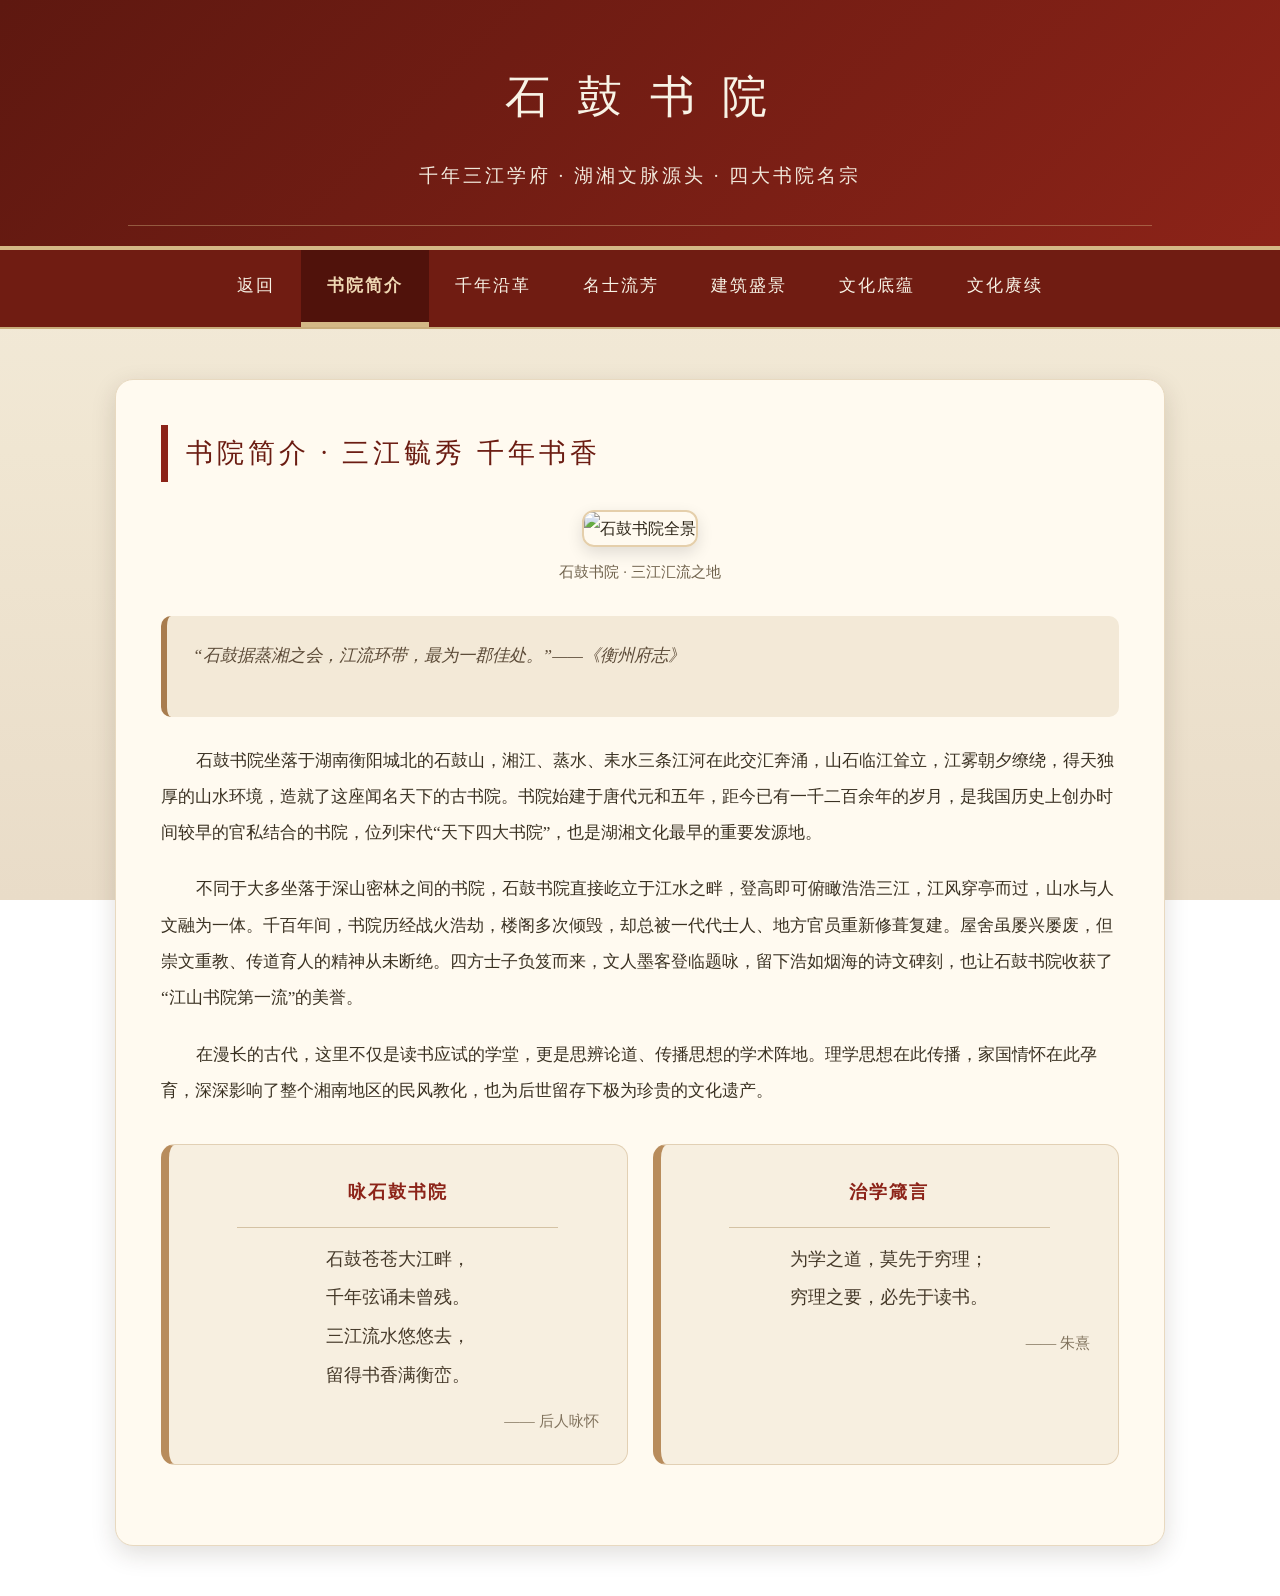
==== Shigu/index.html @ a8048a6b "commit" ====
<!DOCTYPE html>
<html lang="zh-CN">
<head>
    <meta charset="UTF-8">
    <meta name="viewport" content="width=device-width, initial-scale=1.0">
    <title>石鼓书院 - 千年湖湘文脉圣地</title>
    <style>
        * {
            margin: 0;
            padding: 0;
            box-sizing: border-box;
        }
        html{
            scroll-behavior: smooth;
        }
        body {
            font-family: "Microsoft YaHei", "SimSun", "STSong", serif;
            background: linear-gradient(#f5efe0, #f0e6d2, #e9dcc8);
            background-attachment: fixed;
            color: #2c2416;
            line-height: 2.1;
        }
        header {
            background: linear-gradient(135deg, #5e1810, #8c2318);
            color: #f8f3e6;
            text-align: center;
            padding: 50px 20px;
            box-shadow: 0 6px 18px rgba(90, 20, 10, 0.25);
            border-bottom: 4px solid #d4b886;
            position: relative;
        }
        header::after{
            content:"";
            position:absolute;
            width:80%;
            height:1px;
            background:rgba(212,184,134,0.4);
            bottom:20px;
            left:10%;
        }
        header h1 {
            font-size: 2.8rem;
            margin-bottom: 12px;
            letter-spacing: 8px;
            font-weight: normal;
        }
        header p {
            font-size: 1.2rem;
            opacity: 0.95;
            letter-spacing: 3px;
        }
        nav {
            background-color: #701c12;
            border-bottom: 2px solid #c9ad7c;
            position:sticky;
            top:0;
            z-index:99;
        }
        .nav-wrap {
            max-width: 1100px;
            margin: 0 auto;
            display: flex;
            flex-wrap: wrap;
            justify-content: center;
        }
        .nav-item {
            padding: 18px 26px;
            color: #f8f3e6;
            cursor: pointer;
            transition: all 0.35s ease;
            font-size: 1.05rem;
            letter-spacing: 2px;
            text-align: center;
            text-decoration: none;
            display: inline-block;
        }
        .nav-item:hover {
            background-color: #50120b;
            color: #f0d9b5;
        }
        .nav-item.active {
            background-color: #50120b;
            color: #f0d9b5;
            border-bottom: 5px solid #d4b886;
            font-weight: bold;
        }
        .container {
            max-width: 1100px;
            margin: 0 auto;
            padding: 50px 25px;
        }
        .tab-page {
            background-color: #fffaf0;
            padding: 45px;
            border-radius: 18px;
            box-shadow: 0 8px 25px rgba(44, 36, 22, 0.15);
            border: 1px solid #e8d9c0;
            display: none;
        }
        .tab-page.show {
            display: block;
            animation: fadeIn 0.6s ease;
        }
        @keyframes fadeIn {
            from { opacity: 0; transform: translateY(15px); }
            to { opacity: 1; transform: translateY(0); }
        }
        .tab-page h2 {
            color: #6b1c12;
            border-left: 7px solid #8c2318;
            padding-left: 18px;
            margin-bottom: 28px;
            font-size: 1.7rem;
            letter-spacing: 4px;
            font-weight: normal;
        }
        .tab-page p {
            font-size: 1.08rem;
            text-indent: 2em;
            margin-bottom: 20px;
            color: #3a3122;
        }
        .tab-page ul {
            padding-left: 35px;
            margin: 25px 0;
        }
        .tab-page li {
            margin-bottom: 16px;
            font-size: 1.08rem;
            color: #3a3122;
        }
        strong {
            color: #8c2318;
        }
        .img-wrap{
            margin:28px 0;
            text-align:center;
        }
        .img-wrap img{
            max-width:100%;
            border-radius:12px;
            border:2px solid #ddc9a8;
            box-shadow: 0 6px 16px rgba(0,0,0,0.12);
            transition: transform 0.3s ease;
            filter:sepia(15%);
        }
        .img-wrap img:hover{
            transform: scale(1.015);
            filter:sepia(0%);
        }
        .img-caption{
            font-size:0.92rem;
            color:#70624c;
            margin-top:10px;
        }

        /* ========== 通用两栏容器 ========== */
        .two-col{
            display:grid;
            grid-template-columns:1fr 1fr;
            gap:32px;
            align-items:center;
            margin:30px 0;
        }
        @media(max-width:768px){
            .two-col{
                grid-template-columns:1fr;
            }
        }

        .poem-row{
            display: grid;
            grid-template-columns: 1fr 1fr;
            gap:25px;
            margin:35px 0;
        }
        @media(max-width:720px){
            .poem-row{
                grid-template-columns:1fr;
            }
        }
        .poem-card{
            padding:28px;
            background:#f7efe0;
            border-radius:14px;
            border:1px solid #e2d0b4;
            border-left:8px solid #b88c5c;
            transition:0.3s;
        }
        .poem-card:hover{
            transform:translateY(-4px);
            box-shadow:0 8px 14px rgba(0,0,0,0.08);
        }
        .poem-card h4{
            color:#8c2318;
            margin-bottom:15px;
            font-size:1.15rem;
            text-indent:0;
            text-align:center;
            letter-spacing:2px;
        }
        .poem-line{
            width:80%;
            height:1px;
            background:#d4c2a4;
            margin:12px auto;
        }
        .poem-text{
            font-family:"SimSun",serif;
            font-size:1.1rem;
            text-align:center;
            line-height:2.2;
            color:#443828;
        }
        .poem-author{
            text-align:right;
            font-size:0.95rem;
            color:#80725c;
            margin-top:10px;
        }

        /* 名士板块人物卡片 */
        .figure-card-wrap{
            display:grid;
            grid-template-columns:1fr 1fr;
            gap:20px;
            margin-top:30px;
        }
        .figure-card{
            background:#f7efe0;
            padding:22px;
            border-radius:12px;
            border:1px solid #e2d0b4;
            transition:0.3s;
        }
        .figure-card:hover{
            transform:translateY(-4px);
            box-shadow:0 8px 14px rgba(0,0,0,0.08);
        }
        .figure-card h4{
            color:#8c2318;
            margin-bottom:8px;
            text-indent:0;
        }
        .figure-card .quote{
            font-size:0.94rem;
            color:#705c48;
            margin-top:8px;
            font-style:italic;
        }
        @media(max-width:720px){
            .figure-card-wrap{
                grid-template-columns:1fr;
            }
        }

        /* 沿革时间轴 */
        .timeline{
            border-left:3px solid #b88c5c;
            padding-left:24px;
            margin:20px 0;
        }
        .timeline-item{
            margin-bottom:22px;
            position:relative;
        }
        .timeline-item::before{
            content:"";
            width:12px;
            height:12px;
            border-radius:50%;
            background:#8c2318;
            position:absolute;
            left:-30px;
            top:6px;
        }
        .timeline-year{
            font-weight:bold;
            color:#8c2318;
        }

        /* 引用块 */
        .quote-block{
            background:#f3e9d7;
            padding:22px 26px;
            border-radius:10px;
            margin:26px 0;
            border-left:6px solid #a87c4e;
        }
        .quote-block p{
            text-indent:0;
            font-style:italic;
            color:#5c4b38;
        }

        /* 小信息卡片组 */
        .info-card-group{
            display:grid;
            grid-template-columns:1fr 1fr;
            gap:18px;
            margin:24px 0;
        }
        .info-card{
            background:#f7efe0;
            padding:18px;
            border-radius:10px;
            border:1px solid #e2d0b4;
        }
        .info-card h5{
            color:#8c2318;
            font-size:1.05rem;
            margin-bottom:8px;
            text-indent:0;
        }
        @media(max-width:720px){
            .info-card-group{
                grid-template-columns:1fr;
            }
        }

        .scroll-box{
            margin-top:40px;
            padding:30px;
            background:#f9f1e3;
            border-radius:14px;
            border:1px solid #ddc9a8;
            background-image: linear-gradient(rgba(249,241,227,0.92),rgba(249,241,227,0.92));
            background-size:cover;
        }
        .scroll-box h3{
            color:#8c2318;
            margin-bottom:16px;
            font-size:1.25rem;
            text-indent:0;
            font-weight:normal;
        }
        textarea{
            width:100%;
            height:200px;
            padding:18px;
            border:1px solid #ccb89b;
            border-radius:10px;
            background:#fffbf2;
            font-size:1.05rem;
            color:#333;
            resize:none;
            outline:none;
            font-family:"SimSun",serif;
        }
        .btn-group{
            margin-top:18px;
            display:flex;
            gap:16px;
        }
        button{
            padding:9px 24px;
            border:none;
            border-radius:7px;
            background:#8c2318;
            color:#fff;
            font-size:1rem;
            cursor:pointer;
            transition:0.3s;
        }
        button:hover{
            background:#6b1c12;
        }
    </style>
</head>
<body>
    <header>
        <h1>石 鼓 书 院</h1>
        <p>千年三江学府 · 湖湘文脉源头 · 四大书院名宗</p>
    </header>

    <nav>
        <div class="nav-wrap">
            <a href="../index.html" class="nav-item">返回</a>
            <div class="nav-item active" data-tab="intro">书院简介</div>
            <div class="nav-item" data-tab="history">千年沿革</div>
            <div class="nav-item" data-tab="people">名士流芳</div>
            <div class="nav-item" data-tab="scenery">建筑盛景</div>
            <div class="nav-item" data-tab="culture">文化底蕴</div>
            <div class="nav-item" data-tab="inherit">文化赓续</div>
        </div>
    </nav>

    <div class="container">
        <!-- 【1 书院简介】布局：图在上，文字在下，底部诗词双卡片 +引用块 -->
        <div class="tab-page show" id="intro">
            <h2>书院简介 · 三江毓秀 千年书香</h2>
            <div class="img-wrap">
                <img src="images/images1.jpg" alt="石鼓书院全景">
                <div class="img-caption">石鼓书院 · 三江汇流之地</div>
            </div>
            <div class="quote-block">
                <p>“石鼓据蒸湘之会，江流环带，最为一郡佳处。”——《衡州府志》</p>
            </div>
            <p>石鼓书院坐落于湖南衡阳城北的石鼓山，湘江、蒸水、耒水三条江河在此交汇奔涌，山石临江耸立，江雾朝夕缭绕，得天独厚的山水环境，造就了这座闻名天下的古书院。书院始建于唐代元和五年，距今已有一千二百余年的岁月，是我国历史上创办时间较早的官私结合的书院，位列宋代“天下四大书院”，也是湖湘文化最早的重要发源地。</p>
            <p>不同于大多坐落于深山密林之间的书院，石鼓书院直接屹立于江水之畔，登高即可俯瞰浩浩三江，江风穿亭而过，山水与人文融为一体。千百年间，书院历经战火浩劫，楼阁多次倾毁，却总被一代代士人、地方官员重新修葺复建。屋舍虽屡兴屡废，但崇文重教、传道育人的精神从未断绝。四方士子负笈而来，文人墨客登临题咏，留下浩如烟海的诗文碑刻，也让石鼓书院收获了“江山书院第一流”的美誉。</p>
            <p>在漫长的古代，这里不仅是读书应试的学堂，更是思辨论道、传播思想的学术阵地。理学思想在此传播，家国情怀在此孕育，深深影响了整个湘南地区的民风教化，也为后世留存下极为珍贵的文化遗产。</p>
            <div class="poem-row">
                <div class="poem-card">
                    <h4>咏石鼓书院</h4>
                    <div class="poem-line"></div>
                    <div class="poem-text">
                        石鼓苍苍大江畔，<br>
                        千年弦诵未曾残。<br>
                        三江流水悠悠去，<br>
                        留得书香满衡峦。
                    </div>
                    <div class="poem-author">—— 后人咏怀</div>
                </div>
                <div class="poem-card">
                    <h4>治学箴言</h4>
                    <div class="poem-line"></div>
                    <div class="poem-text">
                        为学之道，莫先于穷理；<br>
                        穷理之要，必先于读书。
                    </div>
                    <div class="poem-author">—— 朱熹</div>
                </div>
            </div>
        </div>

        <!-- 【2 千年沿革】布局：左图 右时间轴（代替普通列表） -->
        <div class="tab-page" id="history">
            <h2>千年沿革 · 岁月更迭 文脉不息</h2>
            <div class="two-col">
                <div class="img-wrap" style="margin:0;">
                    <img src="images/images2.jpg">
                    <div class="img-caption">古代书院讲学图景</div>
                </div>
                <div>
                    <p>石鼓书院千余年的发展史，也是一部古代书院兴衰沉浮的缩影。它从民间隐居讲学起步，一步步得到朝廷认可。</p>
                    <div class="timeline">
                        <div class="timeline-item">
                            <div class="timeline-year">唐·元和年间</div>
                            <div>处士李宽筑室石鼓山，开民间讲学，书院由此肇始。</div>
                        </div>
                        <div class="timeline-item">
                            <div class="timeline-year">北宋·景祐二年</div>
                            <div>朝廷御赐“石鼓书院”匾额，划拨学田，跻身天下四大书院。</div>
                        </div>
                        <div class="timeline-item">
                            <div class="timeline-year">南宋</div>
                            <div>朱熹、张栻到此讲学，理学兴盛，成为南方理学传播重镇。</div>
                        </div>
                        <div class="timeline-item">
                            <div class="timeline-year">元‑明</div>
                            <div>屡遭兵燹损毁，地方官府多次重修，订立学规，延续弦歌。</div>
                        </div>
                        <div class="timeline-item">
                            <div class="timeline-year">清代</div>
                            <div>藏书日丰，广纳湘南学子，成为湘南教化中心。</div>
                        </div>
                        <div class="timeline-item">
                            <div class="timeline-year">抗战‑当代</div>
                            <div>1944年衡阳会战书院建筑尽毁；2006年原址复原重建。</div>
                        </div>
                    </div>
                    <p>建筑可以被战火摧毁，但崇文向学的精神代代传承。</p>
                </div>
            </div>
        </div>

        <!-- 【3 名士流芳】布局：文字在上，图片居中，下方双人物卡片，增加名言摘录 -->
        <div class="tab-page" id="people">
            <h2>名士流芳 · 大儒云集 英才辈出</h2>
            <p>石鼓山临江风景绝佳，加上书院讲学之风兴盛，千百年间，无数历史名人在这里留下足迹。有的在此开坛布道，传播思想；有的少年在此苦读，积淀学识；有的游历到此，挥毫写下传世诗文。先贤的思想风骨，沉淀为石鼓书院精神内核的重要部分。</p>
            <div class="img-wrap">
                <img src="images/images3.jpg">
                <div class="img-caption">历代先贤与书院文脉传承</div>
            </div>
            <div class="figure-card-wrap">
                <div class="figure-card">
                    <h4>李宽｜开山之祖</h4>
                    <p style="text-indent:0;margin-bottom:0;">唐代隐士，不求仕途，石鼓山筑屋授徒，开启书院千年序幕。</p>
                    <div class="quote">“不求闻达，以道授徒。”</div>
                </div>
                <div class="figure-card">
                    <h4>朱熹｜理学大家</h4>
                    <p style="text-indent:0;margin-bottom:0;">亲临书院讲学，传播理学，重塑书院治学风气。</p>
                    <div class="quote">“为学之道，莫先于穷理。”</div>
                </div>
                <div class="figure-card">
                    <h4>张栻｜湖湘学派</h4>
                    <p style="text-indent:0;margin-bottom:0;">倡导经世致用，知行合一，塑造湖湘士人精神。</p>
                    <div class="quote">“士不可以不弘毅，仁以为己任。”</div>
                </div>
                <div class="figure-card">
                    <h4>王夫之｜一代思想巨匠</h4>
                    <p style="text-indent:0;margin-bottom:0;">少年求学石鼓，家国气节与思辨影响后世深远。</p>
                    <div class="quote">“以身任天下，生死而不渝。”</div>
                </div>
            </div>
            <p style="margin-top:24px;">韩愈、柳宗元、范成大、文天祥等，亦登临石鼓，留下大量诗文篇章。他们或感怀山水，或寄寓家国，丰富了石鼓的文学底蕴。</p>
        </div>

        <!-- 【4 建筑盛景】布局：大图‑文字‑双栏信息卡片穿插 -->
        <div class="tab-page" id="scenery">
            <h2>建筑盛景 · 古建临江 亭台揽胜</h2>
            <div class="img-wrap">
                <img src="images/images4.jpg">
                <div class="img-caption">石鼓书院大观楼</div>
            </div>
            <p>当代复建的石鼓书院严格参考明清时期的建筑形制，依山就势，顺着石鼓山的地势层层铺展。黛瓦飞檐，木柱回廊，白墙木构，既有古代学府庄重肃穆的气质，又融合江南园林的雅致灵动。建筑群与脚下奔腾的三江相互映衬，形成国内少有的“临江书院”独特风貌。</p>
            <div class="info-card-group">
                <div class="info-card">
                    <h5>大观楼【讲堂·藏书】</h5>
                    <p style="text-indent:0;margin-bottom:0;">书院主体楼阁，登高俯瞰三江，昔日讲学藏书之所。</p>
                </div>
                <div class="info-card">
                    <h5>合江亭【观江怀古】</h5>
                    <p style="text-indent:0;margin-bottom:0;">始建唐代，凭栏观三江汇流，历代文人题咏最多。</p>
                </div>
                <div class="info-card">
                    <h5>武侯祠 · 李忠节公祠【祠祀】</h5>
                    <p style="text-indent:0;margin-bottom:0;">敬奉先贤忠义气节，体现书院德育教化传统。</p>
                </div>
                <div class="info-card">
                    <h5>禹碑亭·碑廊【金石遗存】</h5>
                    <p style="text-indent:0;margin-bottom:0;">复刻历代碑刻诗文，保存千百年笔墨实物。</p>
                </div>
            </div>
            <p>整座书院建筑顺着山势错落排布，亭、祠、楼、廊互相呼应，人文建筑与自然山水完美相融，走到每一处都可以眺望江水，体会古人读书观景的意境。</p>
        </div>

        <!-- 【5 文化底蕴】布局：左文字，右图片；增加引用块+小对比卡片 -->
        <div class="tab-page" id="culture">
            <h2>文化底蕴 · 文脉赓续 泽被湖湘</h2>
            <div class="two-col">
                <div>
                    <p>石鼓书院的价值，早已超出一组古建筑本身。它是湖湘文化形成与发展过程当中极为重要的一环，与岳麓书院一南一北相互呼应，共同构筑起湖湘文化厚重的精神底色。</p>
                    <div class="quote-block">
                        <p>“湖湘学者，务实践，重气节，经世而致用。”</p>
                    </div>
                    <p>千百年以来，书院之内碑刻林立，诗词文赋浩若烟海。名士讲学留下的讲义，学子诵读写下的篇章，官员重修书院撰写的碑记，大量文字被镌刻于石碑之上。这些遗存不只是文学作品，更是研究古代书院制度、湘南地域社会、理学传播历程珍贵的实物史料。</p>
                    <div class="info-card-group">
                        <div class="info-card">
                            <h5>核心精神：勤学·明理</h5>
                            <p style="text-indent:0;margin:0;">博览典籍，探求义理，明辨是非善恶。</p>
                        </div>
                        <div class="info-card">
                            <h5>核心精神：笃行·济世</h5>
                            <p style="text-indent:0;margin:0;">躬身实践，心怀家国，关切民生世事。</p>
                        </div>
                    </div>
                    <p>时代变迁，书院早已不再是古代的学堂。但作为文化地标，它承载着历史记忆，供后人与先贤跨越时空对话。</p>
                </div>
                <div class="img-wrap" style="margin:0;">
                    <img src="images/images5.jpg">
                    <div class="img-caption">古籍碑刻中承载的千年文脉</div>
                </div>
            </div>
        </div>

        <!-- 【6 文化赓续】布局：通栏大图，文字列表，拓展阅读卡片，底部卷轴模块 -->
        <div class="tab-page" id="inherit">
            <h2>文化赓续 · 传承古院文脉</h2>
            <div class="img-wrap">
                <img src="images/images6.jpg">
                <div class="img-caption">文脉绵延，薪火相传</div>
            </div>
            <p>传承千年书院文脉，并不只限于参观古迹、欣赏亭台楼阁。真正的传承，是读懂藏在碑刻山水背后的精神内核。回望先贤往事，传统文化的赓续，既在于研读典籍感悟历史，也落在当代人的日常修养与实践之中。</p>
            <ul>
                <li><strong>阅文知史</strong>：品读石鼓书院留存的诗文、碑记与学规，体会古人读书治学的理想。</li>
                <li><strong>涵泳自省</strong>：从先贤身上汲取勤学自律、心怀家国的品格养分。</li>
                <li><strong>登临感怀</strong>：实地走进石鼓书院，切身感受山水人文交融的意境。</li>
                <li><strong>述古传今</strong>：讲述石鼓书院千年故事，让更多人看见这份历史记忆。</li>
            </ul>
            <div class="info-card">
                <h5>📖 拓展阅读</h5>
                <p style="text-indent:0;margin-bottom:0;">可研读《石鼓书院志》、历代碑拓、衡州地方志，进一步了解书院制度与湖湘理学发展脉络。</p>
            </div>
            <p>江水奔流不息，书卷代代相传。千年书院留给我们的，不仅是一处风景，更是一份厚重的精神馈赠。</p>
            <div class="scroll-box">
                <h3>感古抒怀</h3>
                <textarea id="ideaArea" placeholder="观千年书院之遗存，有所思、有所感，可于此记述心怀……"></textarea>
                <div class="btn-group">
                    <button id="clearBtn">拭简重书</button>
                </div>
            </div>
        </div>
    </div>

    <script>
        const navItems = document.querySelectorAll('.nav-item');
        const tabPages = document.querySelectorAll('.tab-page');
        navItems.forEach(item=>{
            item.addEventListener('click',()=>{
                navItems.forEach(i=>i.classList.remove('active'));
                tabPages.forEach(p=>p.classList.remove('show'));
                item.classList.add('active');
                const tid = item.getAttribute('data-tab');
                document.getElementById(tid).classList.add('show');
            })
        })
        document.getElementById('clearBtn').addEventListener('click',function(){
            document.getElementById('ideaArea').value = '';
        })
    </script>
</body>
</html>
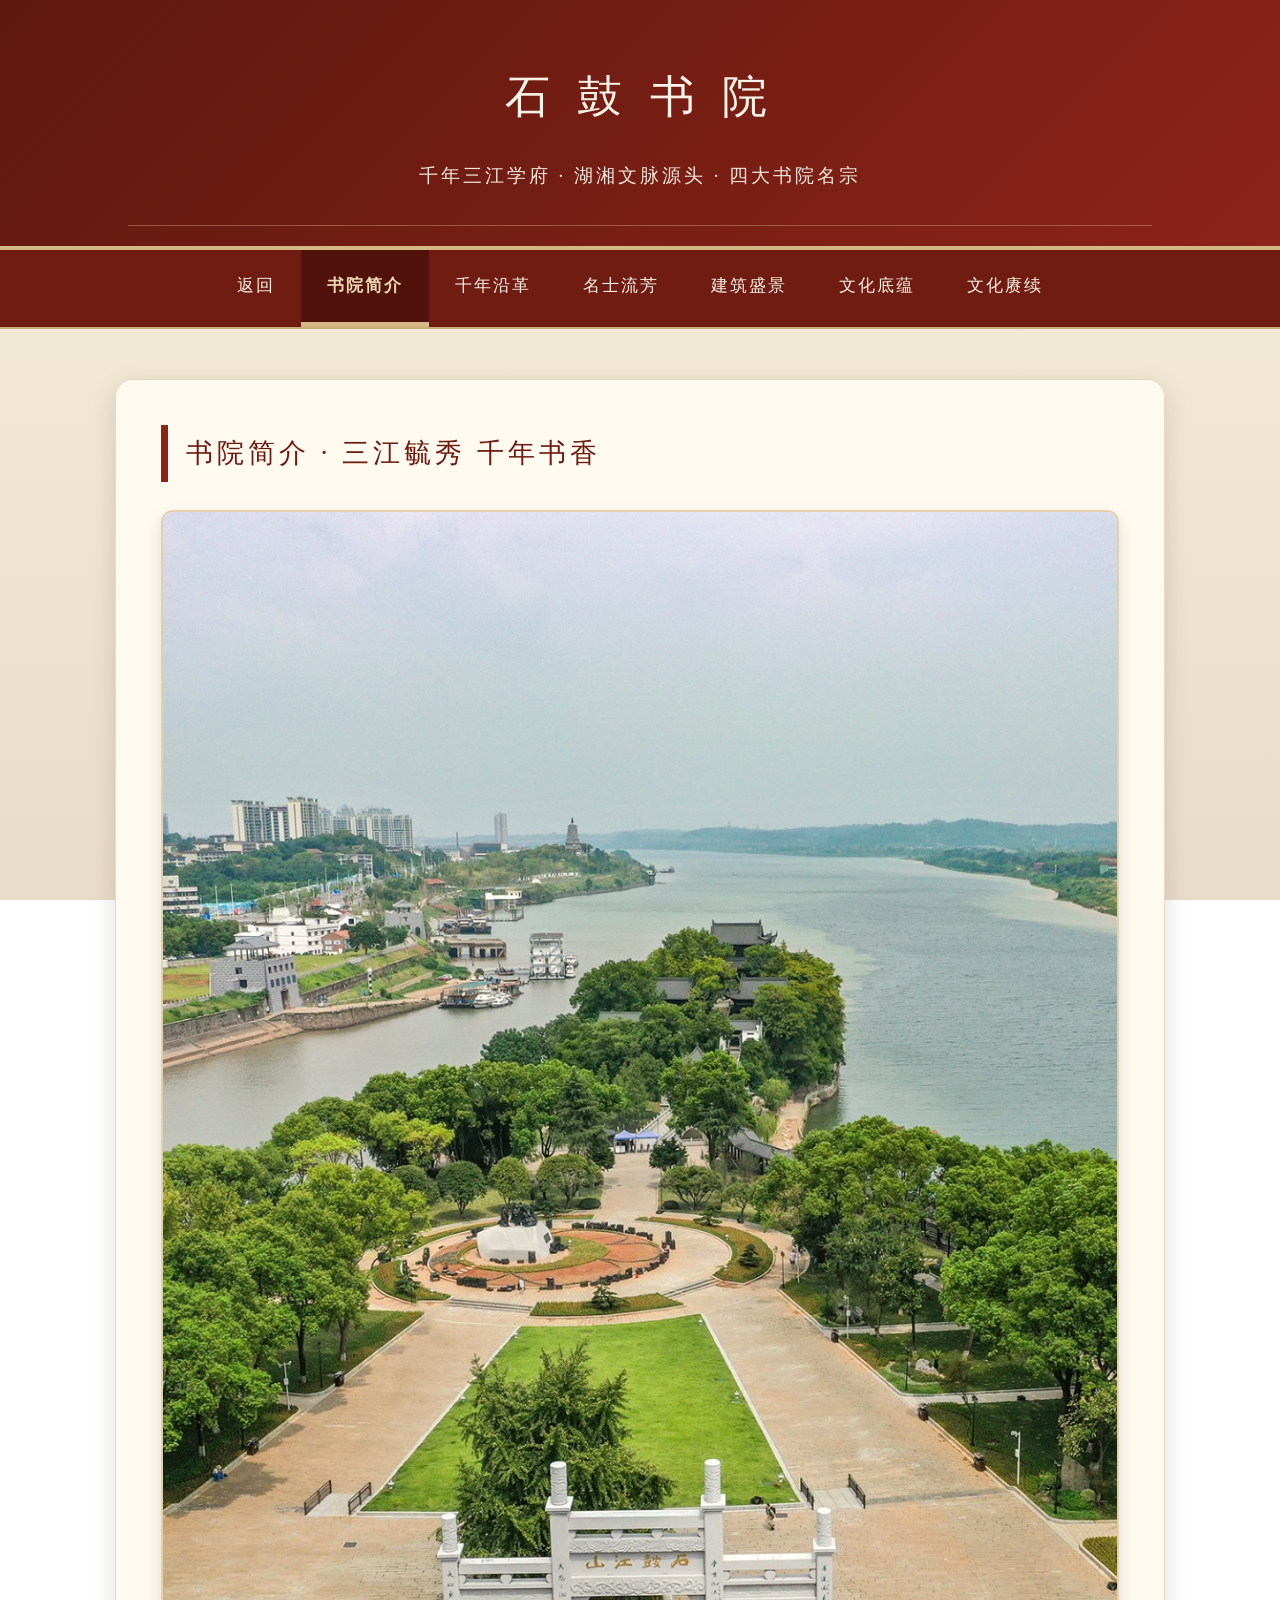
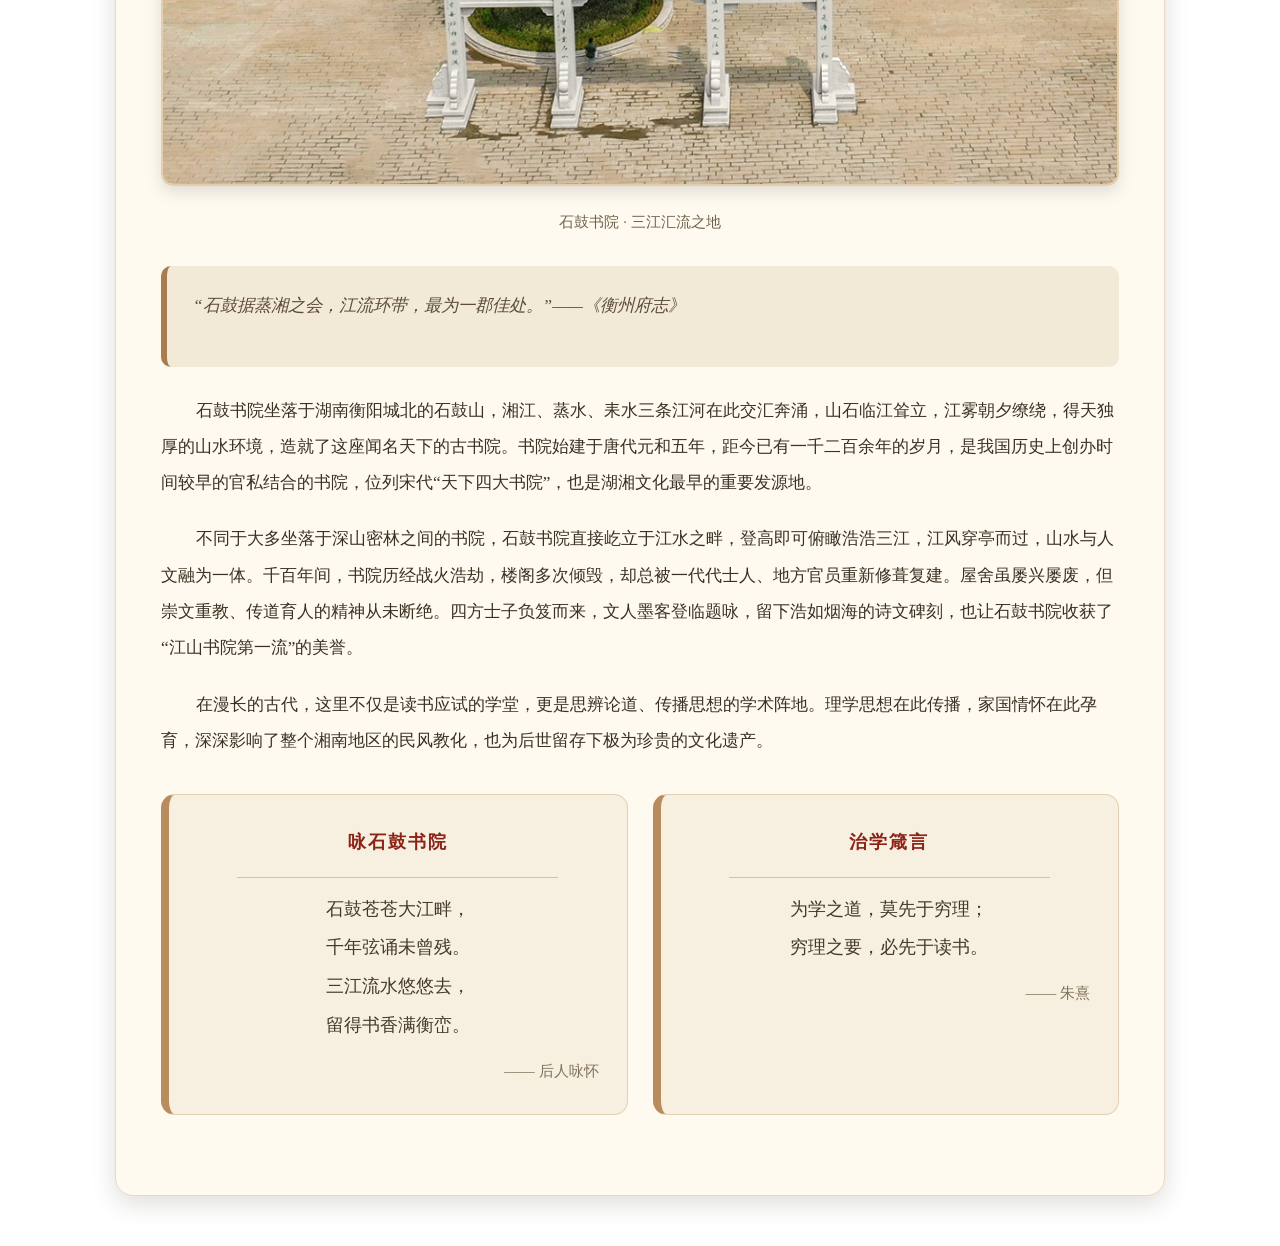
==== commit 466b17aa: "Commit" ====
--- a/Shigu/index.html
+++ b/Shigu/index.html
@@ -390,7 +390,7 @@
         <div class="tab-page show" id="intro">
             <h2>书院简介 · 三江毓秀 千年书香</h2>
             <div class="img-wrap">
-                <img src="images/images1.jpg" alt="石鼓书院全景">
+                <img src="images/images1.JPG" alt="石鼓书院全景">
                 <div class="img-caption">石鼓书院 · 三江汇流之地</div>
             </div>
             <div class="quote-block">
@@ -428,7 +428,7 @@
             <h2>千年沿革 · 岁月更迭 文脉不息</h2>
             <div class="two-col">
                 <div class="img-wrap" style="margin:0;">
-                    <img src="images/images2.jpg">
+                    <img src="images/images2.JPG">
                     <div class="img-caption">古代书院讲学图景</div>
                 </div>
                 <div>
@@ -469,7 +469,7 @@
             <h2>名士流芳 · 大儒云集 英才辈出</h2>
             <p>石鼓山临江风景绝佳，加上书院讲学之风兴盛，千百年间，无数历史名人在这里留下足迹。有的在此开坛布道，传播思想；有的少年在此苦读，积淀学识；有的游历到此，挥毫写下传世诗文。先贤的思想风骨，沉淀为石鼓书院精神内核的重要部分。</p>
             <div class="img-wrap">
-                <img src="images/images3.jpg">
+                <img src="images/images3.JPG">
                 <div class="img-caption">历代先贤与书院文脉传承</div>
             </div>
             <div class="figure-card-wrap">
@@ -501,7 +501,7 @@
         <div class="tab-page" id="scenery">
             <h2>建筑盛景 · 古建临江 亭台揽胜</h2>
             <div class="img-wrap">
-                <img src="images/images4.jpg">
+                <img src="images/images4.JPG">
                 <div class="img-caption">石鼓书院大观楼</div>
             </div>
             <p>当代复建的石鼓书院严格参考明清时期的建筑形制，依山就势，顺着石鼓山的地势层层铺展。黛瓦飞檐，木柱回廊，白墙木构，既有古代学府庄重肃穆的气质，又融合江南园林的雅致灵动。建筑群与脚下奔腾的三江相互映衬，形成国内少有的“临江书院”独特风貌。</p>
@@ -549,7 +549,7 @@
                     <p>时代变迁，书院早已不再是古代的学堂。但作为文化地标，它承载着历史记忆，供后人与先贤跨越时空对话。</p>
                 </div>
                 <div class="img-wrap" style="margin:0;">
-                    <img src="images/images5.jpg">
+                    <img src="images/images5.JPG">
                     <div class="img-caption">古籍碑刻中承载的千年文脉</div>
                 </div>
             </div>
@@ -559,7 +559,7 @@
         <div class="tab-page" id="inherit">
             <h2>文化赓续 · 传承古院文脉</h2>
             <div class="img-wrap">
-                <img src="images/images6.jpg">
+                <img src="images/images6.JPG">
                 <div class="img-caption">文脉绵延，薪火相传</div>
             </div>
             <p>传承千年书院文脉，并不只限于参观古迹、欣赏亭台楼阁。真正的传承，是读懂藏在碑刻山水背后的精神内核。回望先贤往事，传统文化的赓续，既在于研读典籍感悟历史，也落在当代人的日常修养与实践之中。</p>
